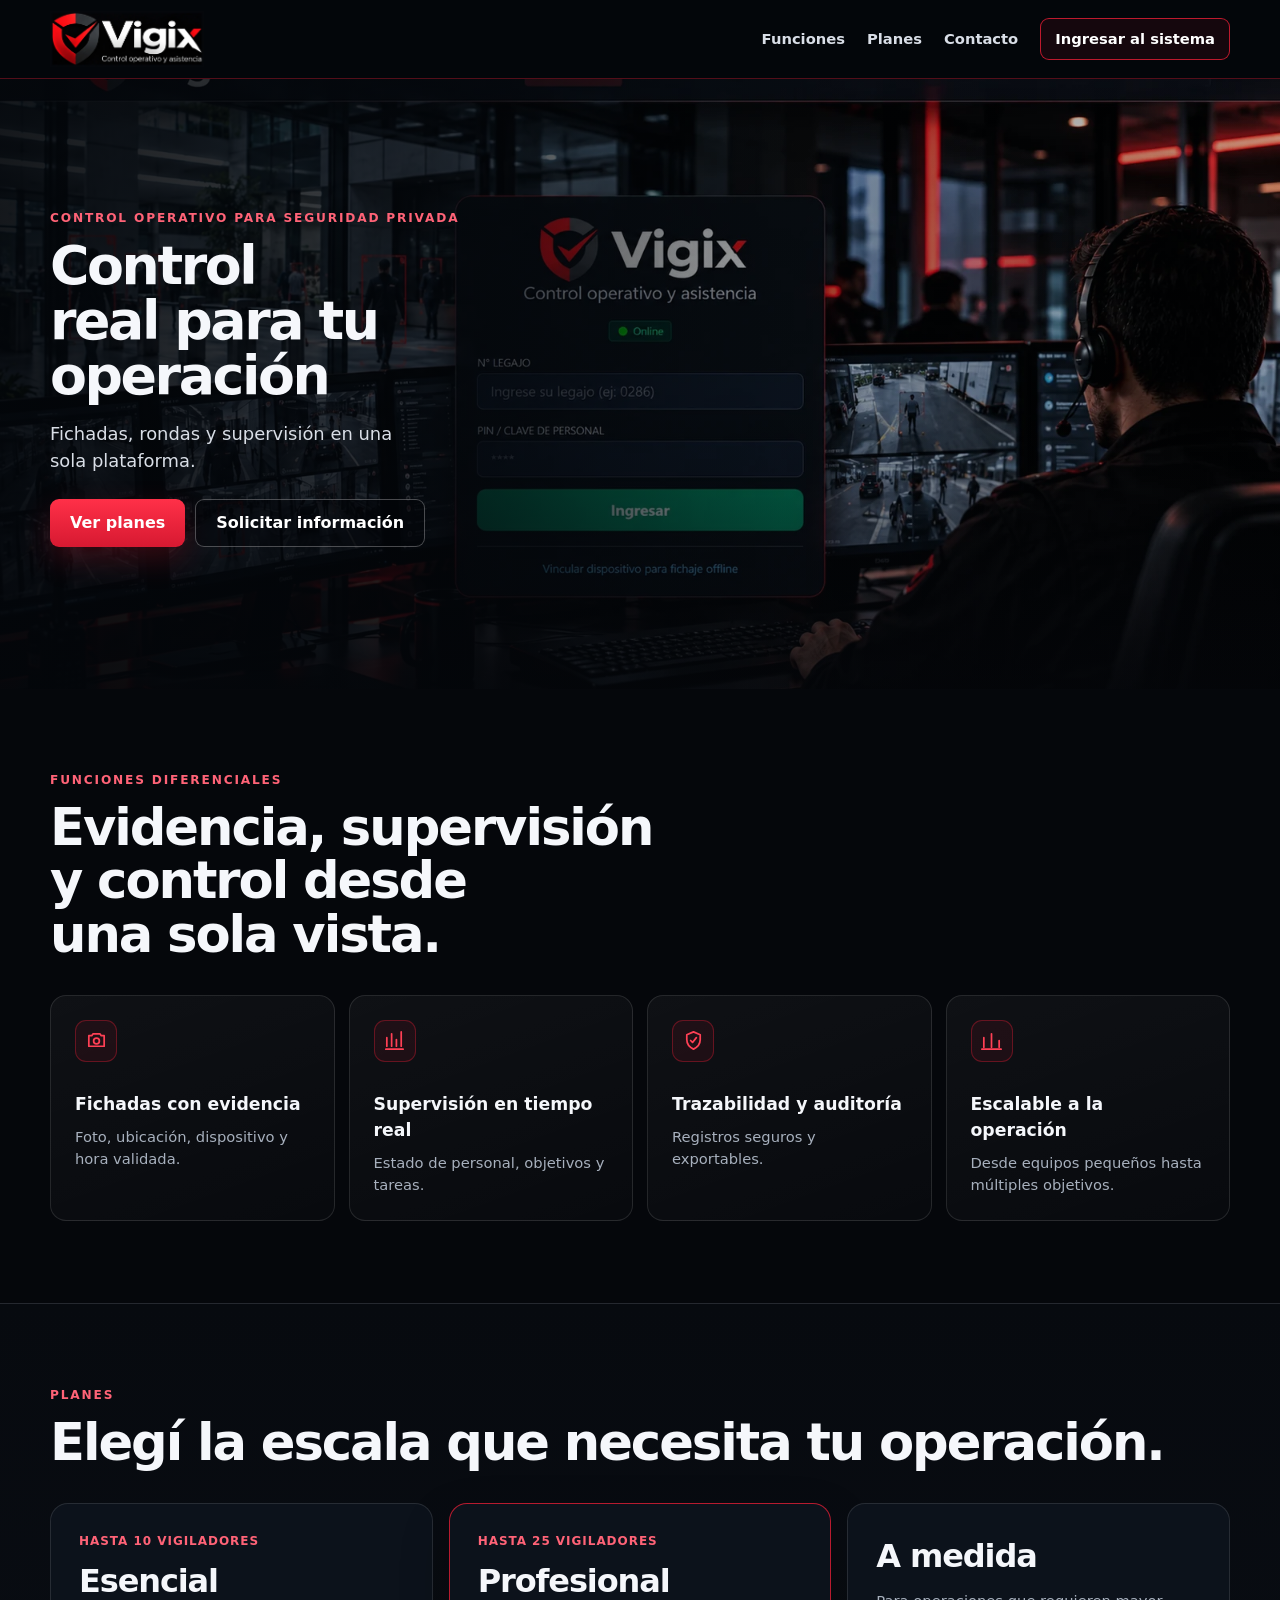
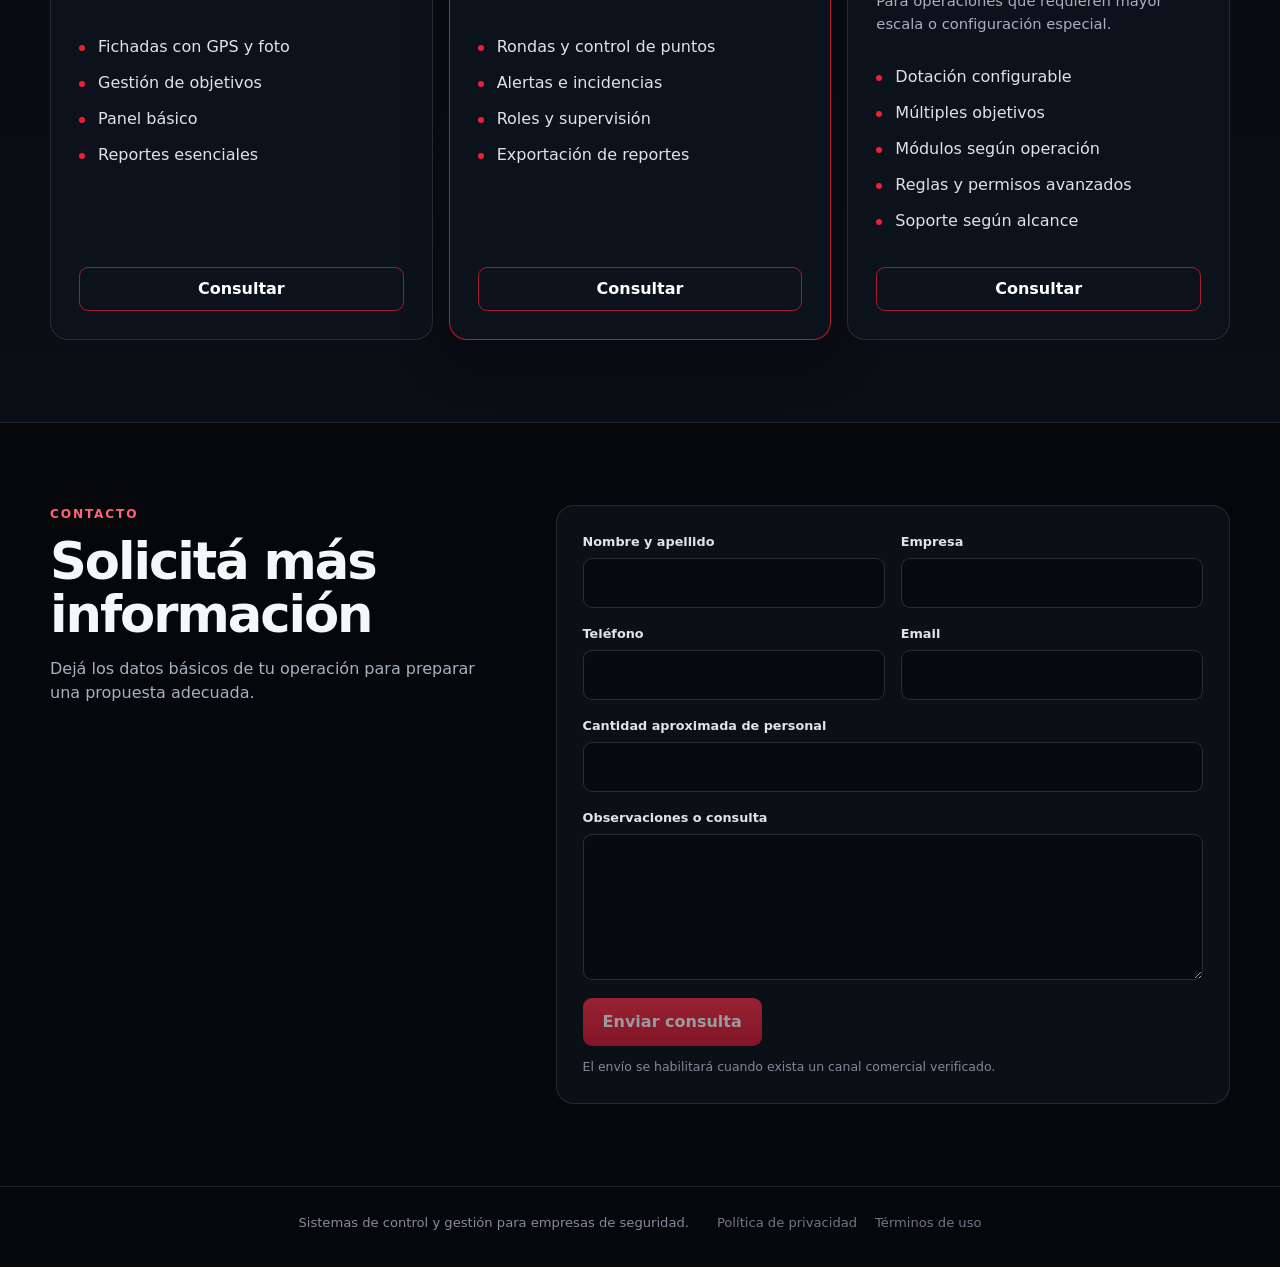
==== index.html @ b9fa7f1f "Add files via upload" ====
<!DOCTYPE html>
<html lang="es">
<head>
  <meta charset="UTF-8">
  <meta name="viewport" content="width=device-width, initial-scale=1.0">
  <meta name="description" content="vga security 24: control operativo, fichadas, rondas y supervisión para empresas de seguridad.">
  <meta http-equiv="Content-Security-Policy" content="default-src 'self'; base-uri 'self'; object-src 'none'; style-src 'self'; img-src 'self' https://images.pexels.com; form-action 'self'; frame-ancestors 'none'">
  <title>vga security 24 | Control operativo para empresas de seguridad</title>
  <link rel="stylesheet" href="landing.css">
</head>
<body>
  <header class="site-header">
    <div class="header-inner">
      <a class="brand" href="#inicio" aria-label="vga security 24 - Inicio">
        <img src="assets/vigix-logo-prod.webp" alt="vga security 24">
      </a>

      <nav class="public-nav" aria-label="Navegación principal">
        <a href="#funciones">Funciones</a>
        <a href="#planes">Planes</a>
        <a href="#contacto">Contacto</a>
        <a class="system-link" href="https://vigix.com.ar/derivador/index.html">Ingresar al sistema</a>
      </nav>
    </div>
  </header>

  <main>
    <section id="inicio" class="hero" aria-labelledby="hero-title">
      <div class="hero-content">
        <p class="eyebrow">Control operativo para seguridad privada</p>
        <h1 id="hero-title">Control real para tu operación</h1>
        <p class="hero-subtitle">Fichadas, rondas y supervisión en una sola plataforma.</p>
        <div class="hero-actions">
          <a class="btn btn-primary" href="#planes">Ver planes</a>
          <a class="btn btn-secondary" href="#contacto">Solicitar información</a>
        </div>
      </div>
    </section>

    <section id="funciones" class="section" aria-labelledby="functions-title">
      <div class="section-heading">
        <p class="eyebrow">Funciones diferenciales</p>
        <h2 id="functions-title">Evidencia, supervisión y control desde una sola vista.</h2>
      </div>

      <div class="feature-grid">
        <article class="feature-card">
          <div class="icon" aria-hidden="true">
            <svg viewBox="0 0 24 24"><path d="M4 7h3l1.5-2h7L17 7h3v11H4z"/><circle cx="12" cy="12.5" r="3"/></svg>
          </div>
          <h3>Fichadas con evidencia</h3>
          <p>Foto, ubicación, dispositivo y hora validada.</p>
        </article>

        <article class="feature-card">
          <div class="icon" aria-hidden="true">
            <svg viewBox="0 0 24 24"><path d="M4 18V9m5 9V5m5 13v-7m5 7V3"/><path d="M3 21h18"/></svg>
          </div>
          <h3>Supervisión en tiempo real</h3>
          <p>Estado de personal, objetivos y tareas.</p>
        </article>

        <article class="feature-card">
          <div class="icon" aria-hidden="true">
            <svg viewBox="0 0 24 24"><path d="M12 3l7 3v5c0 4.8-2.8 8-7 10-4.2-2-7-5.2-7-10V6z"/><path d="M9 12l2 2 4-5"/></svg>
          </div>
          <h3>Trazabilidad y auditoría</h3>
          <p>Registros seguros y exportables.</p>
        </article>

        <article class="feature-card">
          <div class="icon" aria-hidden="true">
            <svg viewBox="0 0 24 24"><path d="M4 19V9m8 10V5m8 14v-7"/><path d="M2 21h20"/></svg>
          </div>
          <h3>Escalable a la operación</h3>
          <p>Desde equipos pequeños hasta múltiples objetivos.</p>
        </article>
      </div>
    </section>

    <section id="planes" class="section section-plans" aria-labelledby="plans-title">
      <div class="section-heading">
        <p class="eyebrow">Planes</p>
        <h2 id="plans-title">Elegí la escala que necesita tu operación.</h2>
      </div>

      <div class="plans-grid">
        <article class="plan-card">
          <div>
            <p class="plan-capacity">Hasta 10 vigiladores</p>
            <h3>Esencial</h3>
          </div>
          <ul>
            <li>Fichadas con GPS y foto</li>
            <li>Gestión de objetivos</li>
            <li>Panel básico</li>
            <li>Reportes esenciales</li>
          </ul>
          <a class="plan-link" href="#contacto">Consultar</a>
        </article>

        <article class="plan-card plan-featured">
          <div>
            <p class="plan-capacity">Hasta 25 vigiladores</p>
            <h3>Profesional</h3>
          </div>
          <ul>
            <li>Rondas y control de puntos</li>
            <li>Alertas e incidencias</li>
            <li>Roles y supervisión</li>
            <li>Exportación de reportes</li>
          </ul>
          <a class="plan-link" href="#contacto">Consultar</a>
        </article>

        <article class="plan-card">
          <div>
            <h3>A medida</h3>
            <p class="plan-summary">Para operaciones que requieren mayor escala o configuración especial.</p>
          </div>
          <ul>
            <li>Dotación configurable</li>
            <li>Múltiples objetivos</li>
            <li>Módulos según operación</li>
            <li>Reglas y permisos avanzados</li>
            <li>Soporte según alcance</li>
          </ul>
          <a class="plan-link" href="#contacto">Consultar</a>
        </article>
      </div>
    </section>

    <section id="contacto" class="section contact-section" aria-labelledby="contact-title">
      <div class="contact-copy">
        <p class="eyebrow">Contacto</p>
        <h2 id="contact-title">Solicitá más información</h2>
        <p>Dejá los datos básicos de tu operación para preparar una propuesta adecuada.</p>
      </div>

      <!-- TODO: conectar este formulario únicamente cuando exista un destino comercial real y verificado. -->
      <form class="contact-form" action="#" method="post" onsubmit="return false">
        <div class="field-grid">
          <label>
            <span>Nombre y apellido</span>
            <input type="text" name="nombre" autocomplete="name">
          </label>
          <label>
            <span>Empresa</span>
            <input type="text" name="empresa" autocomplete="organization">
          </label>
          <label>
            <span>Teléfono</span>
            <input type="tel" name="telefono" autocomplete="tel">
          </label>
          <label>
            <span>Email</span>
            <input type="email" name="email" autocomplete="email">
          </label>
          <label class="full-width">
            <span>Cantidad aproximada de personal</span>
            <input type="number" name="personal" min="1" inputmode="numeric">
          </label>
          <label class="full-width">
            <span>Observaciones o consulta</span>
            <textarea name="consulta" rows="5"></textarea>
          </label>
        </div>
        <button class="btn btn-primary contact-submit" type="button" disabled aria-disabled="true">Enviar consulta</button>
        <p class="form-note">El envío se habilitará cuando exista un canal comercial verificado.</p>
      </form>
    </section>
  </main>

  <footer class="site-footer">
    <p>Sistemas de control y gestión para empresas de seguridad.</p>
    <div class="legal-placeholders" aria-label="Información legal pendiente">
      <span>Política de privacidad</span>
      <span>Términos de uso</span>
    </div>
  </footer>
</body>
</html>
---- landing.css ----
:root{
  color-scheme:dark;
  --bg:#05070b;
  --surface:#0b1017;
  --surface-2:#101722;
  --text:#f5f7fb;
  --muted:#a7b0bd;
  --line:rgba(255,255,255,.11);
  --red:#ed1f36;
  --red-bright:#ff3048;
  --max:1180px;
}

*{box-sizing:border-box}

html{
  scroll-behavior:smooth;
  scroll-padding-top:88px;
}

body{
  margin:0;
  overflow-x:hidden;
  font-family:Inter,ui-sans-serif,system-ui,-apple-system,"Segoe UI",Roboto,Arial,sans-serif;
  background:var(--bg);
  color:var(--text);
  line-height:1.5;
}

a{color:inherit;text-decoration:none}
img{display:block;max-width:100%}
button,input,textarea{font:inherit}

.site-header{
  position:sticky;
  top:0;
  z-index:100;
  background:rgba(4,7,11,.94);
  border-bottom:1px solid rgba(237,31,54,.34);
  backdrop-filter:blur(14px);
  -webkit-backdrop-filter:blur(14px);
}

.header-inner{
  width:min(var(--max),calc(100% - 40px));
  min-height:78px;
  margin:0 auto;
  display:flex;
  align-items:center;
  justify-content:space-between;
  gap:28px;
}

.brand{
  flex:0 0 auto;
  display:flex;
  align-items:center;
}

.brand img{
  width:186px;
  height:56px;
  object-fit:contain;
  object-position:left center;
}

.public-nav{
  display:flex;
  align-items:center;
  justify-content:flex-end;
  gap:22px;
  font-size:.92rem;
  font-weight:700;
}

.public-nav>a:not(.system-link){
  color:#d9dee7;
}

.public-nav>a:not(.system-link):hover{
  color:#fff;
}

.system-link{
  padding:9px 14px;
  border:1px solid rgba(237,31,54,.78);
  border-radius:9px;
  background:rgba(237,31,54,.08);
  color:#fff;
}

.system-link:hover{
  background:rgba(237,31,54,.16);
}

.hero{
  min-height:610px;
  position:relative;
  display:flex;
  align-items:center;
  isolation:isolate;
  background:
    linear-gradient(90deg,rgba(3,6,10,.92) 0%,rgba(3,6,10,.73) 36%,rgba(3,6,10,.34) 61%,rgba(3,6,10,.18) 100%),
    linear-gradient(180deg,rgba(0,0,0,.05) 55%,rgba(5,7,11,.72) 100%),
    url("assets/vigix-bg-prod.webp")
    center/cover no-repeat;
}

.hero-content{
  width:min(var(--max),calc(100% - 40px));
  margin:0 auto;
  padding:72px 0 84px;
}

.eyebrow{
  margin:0 0 12px;
  color:#ff6377;
  font-size:.76rem;
  font-weight:800;
  letter-spacing:.15em;
  text-transform:uppercase;
}

.hero h1{
  max-width:340px;
  margin:0;
  font-size:clamp(2.55rem,4.2vw,3.7rem);
  line-height:1.02;
  letter-spacing:-.045em;
  text-wrap:balance;
}

.hero-subtitle{
  max-width:360px;
  margin:18px 0 0;
  color:#d9dee6;
  font-size:clamp(1rem,1.5vw,1.12rem);
}

.hero-actions{
  display:flex;
  flex-wrap:wrap;
  gap:10px;
  margin-top:24px;
}

.btn{
  min-height:48px;
  padding:0 20px;
  display:inline-flex;
  align-items:center;
  justify-content:center;
  border:0;
  border-radius:9px;
  font-weight:800;
  cursor:pointer;
  transition:transform .18s ease,filter .18s ease,background .18s ease;
}

.btn-primary{
  background:linear-gradient(180deg,var(--red-bright),#d71931);
  color:#fff;
  box-shadow:0 12px 30px rgba(237,31,54,.22);
}

.btn-primary:not(:disabled):hover{
  transform:translateY(-1px);
  filter:brightness(1.06);
}

.btn-secondary{
  border:1px solid rgba(255,255,255,.28);
  background:rgba(3,6,10,.48);
  color:#fff;
}

.btn-secondary:hover{
  background:rgba(255,255,255,.07);
  border-color:rgba(255,255,255,.48);
}

.section{
  width:min(var(--max),calc(100% - 40px));
  margin:0 auto;
  padding:82px 0;
}

.section-heading{
  max-width:700px;
  margin-bottom:34px;
}

.section-heading h2,
.contact-copy h2{
  margin:0;
  font-size:clamp(2rem,4vw,3.35rem);
  line-height:1.04;
  letter-spacing:-.04em;
  text-wrap:balance;
}

.feature-grid{
  display:grid;
  grid-template-columns:repeat(4,minmax(0,1fr));
  gap:14px;
}

.feature-card{
  min-height:210px;
  padding:24px;
  border:1px solid var(--line);
  border-radius:16px;
  background:linear-gradient(160deg,rgba(255,255,255,.045),rgba(255,255,255,.015));
}

.icon{
  width:42px;
  height:42px;
  display:grid;
  place-items:center;
  border:1px solid rgba(237,31,54,.35);
  border-radius:11px;
  background:rgba(237,31,54,.08);
}

.icon svg{
  width:23px;
  height:23px;
  fill:none;
  stroke:#ff4055;
  stroke-width:1.8;
  stroke-linecap:round;
  stroke-linejoin:round;
}

.feature-card h3{
  margin:30px 0 8px;
  font-size:1.08rem;
}

.feature-card p{
  margin:0;
  color:var(--muted);
  font-size:.92rem;
}

.section-plans{
  width:100%;
  max-width:none;
  padding-left:max(20px,calc((100vw - var(--max))/2));
  padding-right:max(20px,calc((100vw - var(--max))/2));
  background:linear-gradient(180deg,#070a0f,#0a0e15);
  border-block:1px solid var(--line);
}

.section-plans .section-heading{
  max-width:var(--max);
}

.plans-grid{
  display:grid;
  grid-template-columns:repeat(3,minmax(0,1fr));
  gap:16px;
}

.plan-card{
  min-height:390px;
  padding:28px;
  display:flex;
  flex-direction:column;
  border:1px solid var(--line);
  border-radius:18px;
  background:#0c121b;
}

.plan-featured{
  border-color:rgba(237,31,54,.76);
  box-shadow:0 22px 50px rgba(0,0,0,.24);
}

.plan-capacity{
  margin:0 0 7px;
  color:#ff6377;
  font-size:.75rem;
  font-weight:800;
  letter-spacing:.08em;
  text-transform:uppercase;
}

.plan-card h3{
  margin:0;
  font-size:2rem;
  letter-spacing:-.035em;
}

.plan-summary{
  max-width:320px;
  margin:10px 0 0;
  color:var(--muted);
  font-size:.92rem;
}

.plan-card ul{
  margin:30px 0 34px;
  padding:0;
  list-style:none;
  display:grid;
  gap:12px;
  color:#dde3ec;
}

.plan-card li{
  position:relative;
  padding-left:19px;
}

.plan-card li::before{
  content:"";
  position:absolute;
  left:0;
  top:.62em;
  width:6px;
  height:6px;
  border-radius:50%;
  background:var(--red);
}

.plan-link{
  margin-top:auto;
  min-height:44px;
  display:flex;
  align-items:center;
  justify-content:center;
  border:1px solid rgba(237,31,54,.68);
  border-radius:9px;
  color:#fff;
  font-weight:800;
}

.plan-link:hover{
  background:rgba(237,31,54,.10);
}

.contact-section{
  display:grid;
  grid-template-columns:minmax(0,.8fr) minmax(0,1.2fr);
  gap:56px;
  align-items:start;
}

.contact-copy>p:last-child{
  max-width:460px;
  margin:16px 0 0;
  color:var(--muted);
}

.contact-form{
  padding:26px;
  border:1px solid var(--line);
  border-radius:18px;
  background:var(--surface);
}

.field-grid{
  display:grid;
  grid-template-columns:repeat(2,minmax(0,1fr));
  gap:16px;
}

.field-grid label{
  display:grid;
  gap:7px;
}

.field-grid label>span{
  color:#dfe4ec;
  font-size:.8rem;
  font-weight:700;
}

.full-width{
  grid-column:1/-1;
}

input,
textarea{
  width:100%;
  border:1px solid rgba(255,255,255,.14);
  border-radius:9px;
  background:#070b11;
  color:#fff;
  padding:12px 13px;
  outline:none;
}

input:focus,
textarea:focus{
  border-color:rgba(237,31,54,.88);
  box-shadow:0 0 0 3px rgba(237,31,54,.11);
}

textarea{
  resize:vertical;
}

.contact-submit{
  margin-top:18px;
}

.contact-submit:disabled{
  opacity:.58;
  cursor:not-allowed;
  box-shadow:none;
}

.form-note{
  margin:12px 0 0;
  color:#7f8997;
  font-size:.78rem;
}

.site-footer{
  padding:26px 20px 34px;
  display:flex;
  align-items:center;
  justify-content:center;
  flex-wrap:wrap;
  gap:10px 28px;
  border-top:1px solid var(--line);
  color:#828c9a;
  font-size:.82rem;
  text-align:center;
}

.site-footer p{
  margin:0;
}

.legal-placeholders{
  display:flex;
  flex-wrap:wrap;
  justify-content:center;
  gap:18px;
}

.legal-placeholders span{
  color:#6f7885;
}

@media(max-width:980px){
  .public-nav{gap:14px}
  .feature-grid{grid-template-columns:repeat(2,minmax(0,1fr))}
  .plans-grid{grid-template-columns:1fr}
  .plan-card{min-height:auto}
  .contact-section{grid-template-columns:1fr;gap:34px}
}

@media(max-width:760px){
  /* Mobile overflow guard */
  html,
  body{
    width:100%;
    max-width:100%;
    overflow-x:hidden;
  }

  .site-header,
  main,
  .hero,
  .section,
  .section-plans,
  .site-footer{
    max-width:100%;
  }

  .header-inner,
  .public-nav,
  .hero-content,
  .hero-actions,
  .feature-grid,
  .plans-grid,
  .contact-section,
  .contact-form,
  .field-grid,
  .feature-card,
  .plan-card{
    min-width:0;
    max-width:100%;
  }

  .public-nav a,
  .btn,
  input,
  textarea{
    min-width:0;
    max-width:100%;
  }

  html{scroll-padding-top:130px}

  .header-inner{
    width:min(var(--max),calc(100% - 28px));
    min-height:auto;
    padding:10px 0 11px;
    flex-direction:column;
    align-items:flex-start;
    gap:8px;
  }

  .brand img{
    width:156px;
    height:46px;
  }

  .public-nav{
    width:100%;
    display:grid;
    grid-template-columns:repeat(4,minmax(0,1fr));
    gap:6px;
    font-size:.76rem;
  }

  .public-nav a{
    min-height:36px;
    display:flex;
    align-items:center;
    justify-content:center;
    text-align:center;
    border-radius:7px;
  }

  .public-nav>a:not(.system-link){
    background:rgba(255,255,255,.035);
  }

  .system-link{
    padding:6px 8px;
  }

  .hero{
    min-height:550px;
    background-position:18% center;
  }

  .hero-content{
    width:calc(100% - 30px);
    padding:54px 0 64px;
  }

  .hero h1{
    max-width:310px;
    font-size:clamp(2.25rem,10.5vw,3rem);
    line-height:1.04;
  }

  .hero-subtitle{
    max-width:320px;
    margin-top:16px;
  }

  .hero-actions{
    display:grid;
    grid-template-columns:1fr 1fr;
  }

  .section{
    width:calc(100% - 30px);
    padding:60px 0;
  }

  .section-plans{
    width:100%;
    padding-left:15px;
    padding-right:15px;
  }

  .feature-grid{
    grid-template-columns:1fr;
  }

  .feature-card{
    min-height:170px;
  }

  .field-grid{
    grid-template-columns:1fr;
  }

  .full-width{
    grid-column:auto;
  }

  .contact-form{
    padding:20px;
  }
}

@media(max-width:480px){
  .public-nav{
    grid-template-columns:repeat(2,minmax(0,1fr));
  }

  .hero{
    min-height:520px;
    background-position:left center;
  }

  .hero h1{
    max-width:290px;
    font-size:clamp(2.1rem,10vw,2.65rem);
  }

  .hero-subtitle{
    max-width:290px;
  }

  .hero-actions{
    grid-template-columns:1fr;
  }

  .btn{
    width:100%;
  }

  .plan-card{
    padding:22px;
  }
}
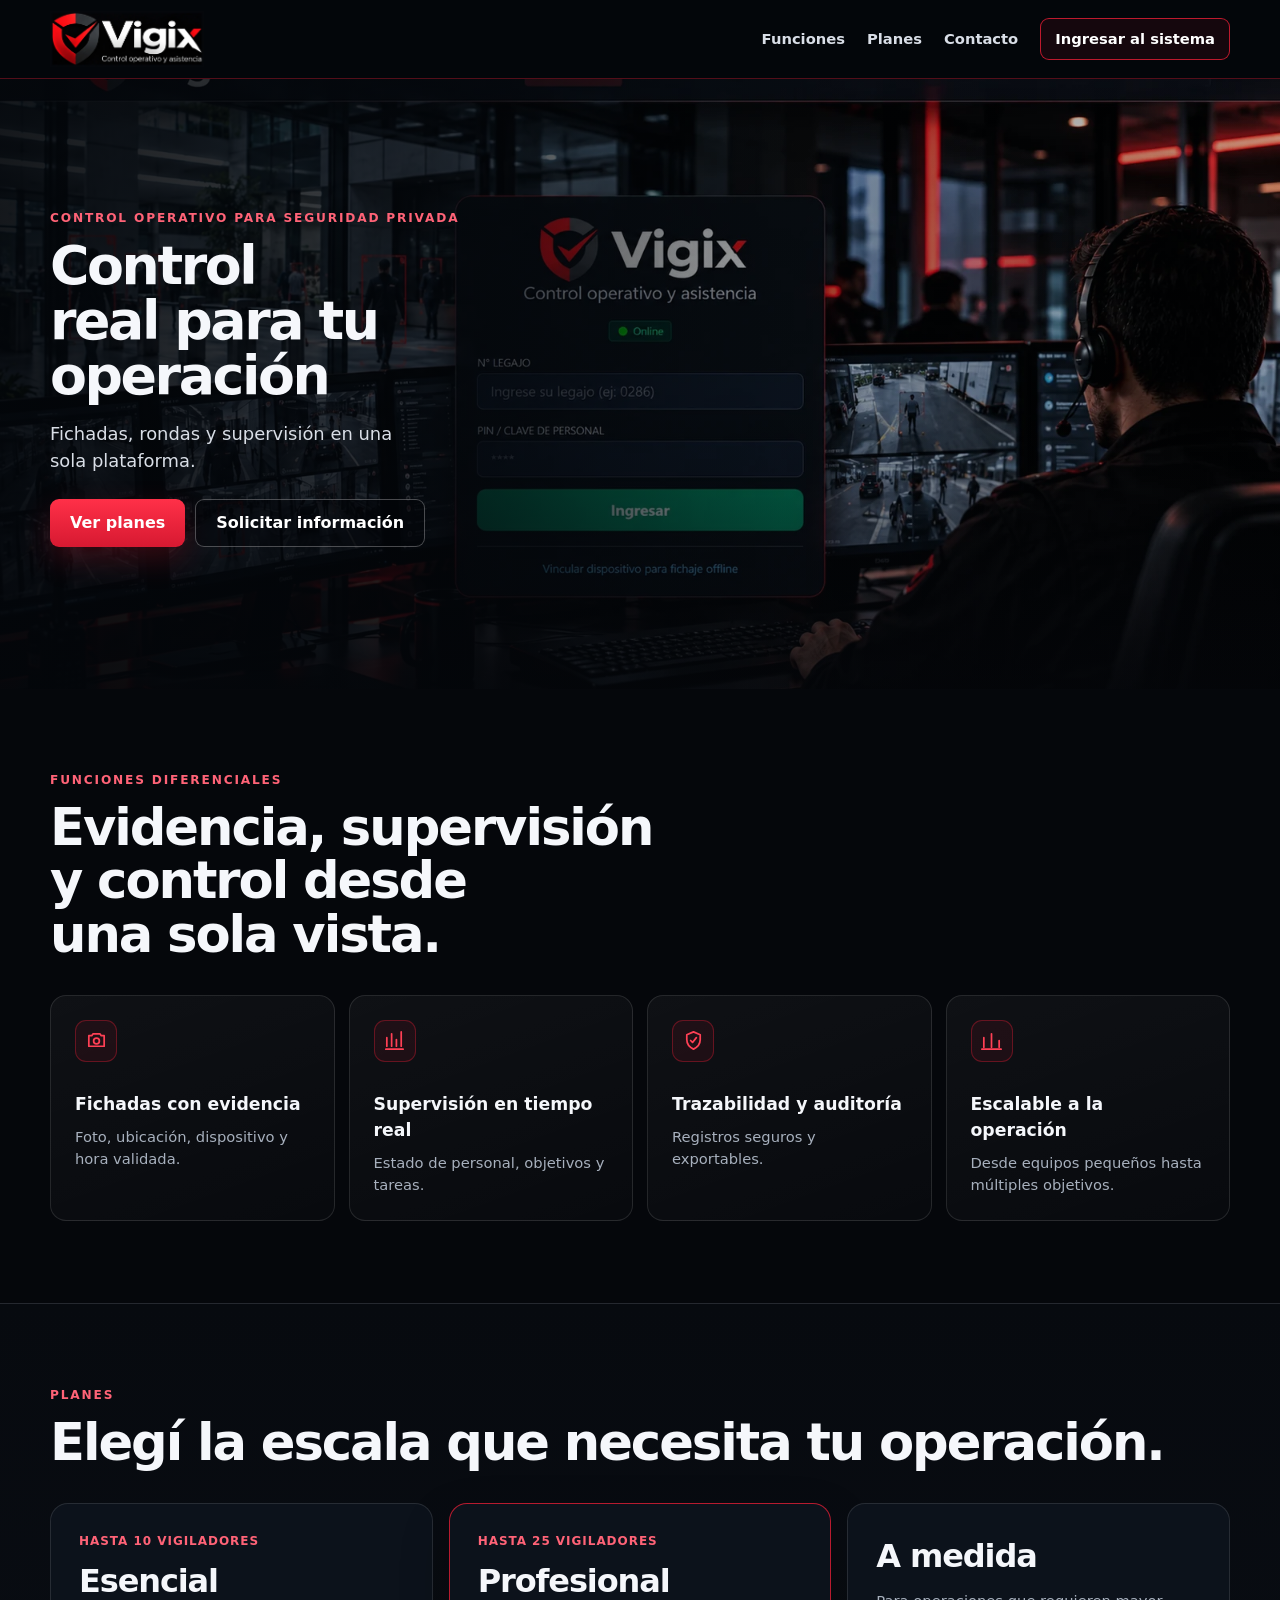
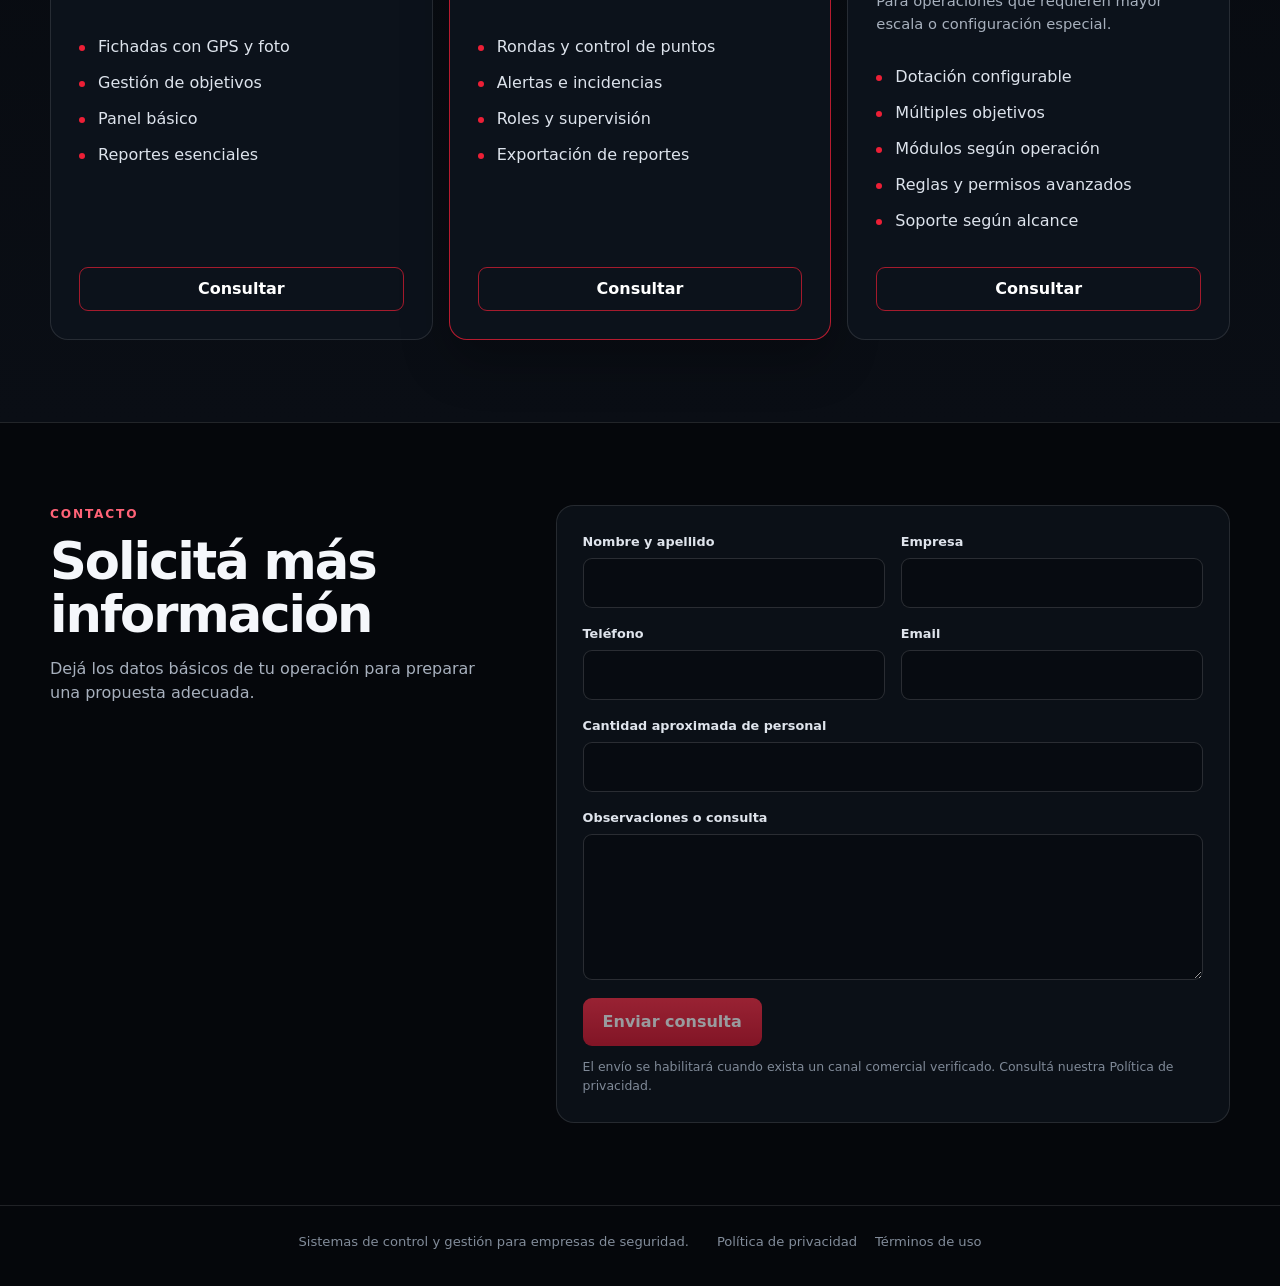
==== commit 5ccc2def: "Frontend: normalizar marca Vigix y enlaces legales" ====
--- a/index.html
+++ b/index.html
@@ -1,182 +1,182 @@
-<!DOCTYPE html>
-<html lang="es">
-<head>
-  <meta charset="UTF-8">
-  <meta name="viewport" content="width=device-width, initial-scale=1.0">
-  <meta name="description" content="vga security 24: control operativo, fichadas, rondas y supervisión para empresas de seguridad.">
-  <meta http-equiv="Content-Security-Policy" content="default-src 'self'; base-uri 'self'; object-src 'none'; style-src 'self'; img-src 'self' https://images.pexels.com; form-action 'self'; frame-ancestors 'none'">
-  <title>vga security 24 | Control operativo para empresas de seguridad</title>
-  <link rel="stylesheet" href="landing.css">
-</head>
-<body>
-  <header class="site-header">
-    <div class="header-inner">
-      <a class="brand" href="#inicio" aria-label="vga security 24 - Inicio">
-        <img src="assets/vigix-logo-prod.webp" alt="vga security 24">
-      </a>
-
-      <nav class="public-nav" aria-label="Navegación principal">
-        <a href="#funciones">Funciones</a>
-        <a href="#planes">Planes</a>
-        <a href="#contacto">Contacto</a>
-        <a class="system-link" href="https://vigix.com.ar/derivador/index.html">Ingresar al sistema</a>
-      </nav>
-    </div>
-  </header>
-
-  <main>
-    <section id="inicio" class="hero" aria-labelledby="hero-title">
-      <div class="hero-content">
-        <p class="eyebrow">Control operativo para seguridad privada</p>
-        <h1 id="hero-title">Control real para tu operación</h1>
-        <p class="hero-subtitle">Fichadas, rondas y supervisión en una sola plataforma.</p>
-        <div class="hero-actions">
-          <a class="btn btn-primary" href="#planes">Ver planes</a>
-          <a class="btn btn-secondary" href="#contacto">Solicitar información</a>
-        </div>
-      </div>
-    </section>
-
-    <section id="funciones" class="section" aria-labelledby="functions-title">
-      <div class="section-heading">
-        <p class="eyebrow">Funciones diferenciales</p>
-        <h2 id="functions-title">Evidencia, supervisión y control desde una sola vista.</h2>
-      </div>
-
-      <div class="feature-grid">
-        <article class="feature-card">
-          <div class="icon" aria-hidden="true">
-            <svg viewBox="0 0 24 24"><path d="M4 7h3l1.5-2h7L17 7h3v11H4z"/><circle cx="12" cy="12.5" r="3"/></svg>
-          </div>
-          <h3>Fichadas con evidencia</h3>
-          <p>Foto, ubicación, dispositivo y hora validada.</p>
-        </article>
-
-        <article class="feature-card">
-          <div class="icon" aria-hidden="true">
-            <svg viewBox="0 0 24 24"><path d="M4 18V9m5 9V5m5 13v-7m5 7V3"/><path d="M3 21h18"/></svg>
-          </div>
-          <h3>Supervisión en tiempo real</h3>
-          <p>Estado de personal, objetivos y tareas.</p>
-        </article>
-
-        <article class="feature-card">
-          <div class="icon" aria-hidden="true">
-            <svg viewBox="0 0 24 24"><path d="M12 3l7 3v5c0 4.8-2.8 8-7 10-4.2-2-7-5.2-7-10V6z"/><path d="M9 12l2 2 4-5"/></svg>
-          </div>
-          <h3>Trazabilidad y auditoría</h3>
-          <p>Registros seguros y exportables.</p>
-        </article>
-
-        <article class="feature-card">
-          <div class="icon" aria-hidden="true">
-            <svg viewBox="0 0 24 24"><path d="M4 19V9m8 10V5m8 14v-7"/><path d="M2 21h20"/></svg>
-          </div>
-          <h3>Escalable a la operación</h3>
-          <p>Desde equipos pequeños hasta múltiples objetivos.</p>
-        </article>
-      </div>
-    </section>
-
-    <section id="planes" class="section section-plans" aria-labelledby="plans-title">
-      <div class="section-heading">
-        <p class="eyebrow">Planes</p>
-        <h2 id="plans-title">Elegí la escala que necesita tu operación.</h2>
-      </div>
-
-      <div class="plans-grid">
-        <article class="plan-card">
-          <div>
-            <p class="plan-capacity">Hasta 10 vigiladores</p>
-            <h3>Esencial</h3>
-          </div>
-          <ul>
-            <li>Fichadas con GPS y foto</li>
-            <li>Gestión de objetivos</li>
-            <li>Panel básico</li>
-            <li>Reportes esenciales</li>
-          </ul>
-          <a class="plan-link" href="#contacto">Consultar</a>
-        </article>
-
-        <article class="plan-card plan-featured">
-          <div>
-            <p class="plan-capacity">Hasta 25 vigiladores</p>
-            <h3>Profesional</h3>
-          </div>
-          <ul>
-            <li>Rondas y control de puntos</li>
-            <li>Alertas e incidencias</li>
-            <li>Roles y supervisión</li>
-            <li>Exportación de reportes</li>
-          </ul>
-          <a class="plan-link" href="#contacto">Consultar</a>
-        </article>
-
-        <article class="plan-card">
-          <div>
-            <h3>A medida</h3>
-            <p class="plan-summary">Para operaciones que requieren mayor escala o configuración especial.</p>
-          </div>
-          <ul>
-            <li>Dotación configurable</li>
-            <li>Múltiples objetivos</li>
-            <li>Módulos según operación</li>
-            <li>Reglas y permisos avanzados</li>
-            <li>Soporte según alcance</li>
-          </ul>
-          <a class="plan-link" href="#contacto">Consultar</a>
-        </article>
-      </div>
-    </section>
-
-    <section id="contacto" class="section contact-section" aria-labelledby="contact-title">
-      <div class="contact-copy">
-        <p class="eyebrow">Contacto</p>
-        <h2 id="contact-title">Solicitá más información</h2>
-        <p>Dejá los datos básicos de tu operación para preparar una propuesta adecuada.</p>
-      </div>
-
-      <!-- TODO: conectar este formulario únicamente cuando exista un destino comercial real y verificado. -->
-      <form class="contact-form" action="#" method="post" onsubmit="return false">
-        <div class="field-grid">
-          <label>
-            <span>Nombre y apellido</span>
-            <input type="text" name="nombre" autocomplete="name">
-          </label>
-          <label>
-            <span>Empresa</span>
-            <input type="text" name="empresa" autocomplete="organization">
-          </label>
-          <label>
-            <span>Teléfono</span>
-            <input type="tel" name="telefono" autocomplete="tel">
-          </label>
-          <label>
-            <span>Email</span>
-            <input type="email" name="email" autocomplete="email">
-          </label>
-          <label class="full-width">
-            <span>Cantidad aproximada de personal</span>
-            <input type="number" name="personal" min="1" inputmode="numeric">
-          </label>
-          <label class="full-width">
-            <span>Observaciones o consulta</span>
-            <textarea name="consulta" rows="5"></textarea>
-          </label>
-        </div>
-        <button class="btn btn-primary contact-submit" type="button" disabled aria-disabled="true">Enviar consulta</button>
-        <p class="form-note">El envío se habilitará cuando exista un canal comercial verificado.</p>
-      </form>
-    </section>
-  </main>
-
-  <footer class="site-footer">
-    <p>Sistemas de control y gestión para empresas de seguridad.</p>
-    <div class="legal-placeholders" aria-label="Información legal pendiente">
-      <span>Política de privacidad</span>
-      <span>Términos de uso</span>
-    </div>
-  </footer>
-</body>
-</html>
+<!DOCTYPE html>
+<html lang="es">
+<head>
+  <meta charset="UTF-8">
+  <meta name="viewport" content="width=device-width, initial-scale=1.0">
+  <meta name="description" content="Vigix: control operativo, fichadas, rondas y supervisión para empresas de seguridad.">
+  <meta http-equiv="Content-Security-Policy" content="default-src 'self'; base-uri 'self'; object-src 'none'; style-src 'self'; img-src 'self' https://images.pexels.com; form-action 'self'; frame-ancestors 'none'">
+  <title>Vigix | Control operativo para empresas de seguridad</title>
+  <link rel="stylesheet" href="landing.css">
+</head>
+<body>
+  <header class="site-header">
+    <div class="header-inner">
+      <a class="brand" href="#inicio" aria-label="Vigix - Inicio">
+        <img src="assets/vigix-logo-prod.webp" alt="Vigix">
+      </a>
+
+      <nav class="public-nav" aria-label="Navegación principal">
+        <a href="#funciones">Funciones</a>
+        <a href="#planes">Planes</a>
+        <a href="#contacto">Contacto</a>
+        <a class="system-link" href="https://vigix.com.ar/derivador/index.html">Ingresar al sistema</a>
+      </nav>
+    </div>
+  </header>
+
+  <main>
+    <section id="inicio" class="hero" aria-labelledby="hero-title">
+      <div class="hero-content">
+        <p class="eyebrow">Control operativo para seguridad privada</p>
+        <h1 id="hero-title">Control real para tu operación</h1>
+        <p class="hero-subtitle">Fichadas, rondas y supervisión en una sola plataforma.</p>
+        <div class="hero-actions">
+          <a class="btn btn-primary" href="#planes">Ver planes</a>
+          <a class="btn btn-secondary" href="#contacto">Solicitar información</a>
+        </div>
+      </div>
+    </section>
+
+    <section id="funciones" class="section" aria-labelledby="functions-title">
+      <div class="section-heading">
+        <p class="eyebrow">Funciones diferenciales</p>
+        <h2 id="functions-title">Evidencia, supervisión y control desde una sola vista.</h2>
+      </div>
+
+      <div class="feature-grid">
+        <article class="feature-card">
+          <div class="icon" aria-hidden="true">
+            <svg viewBox="0 0 24 24"><path d="M4 7h3l1.5-2h7L17 7h3v11H4z"/><circle cx="12" cy="12.5" r="3"/></svg>
+          </div>
+          <h3>Fichadas con evidencia</h3>
+          <p>Foto, ubicación, dispositivo y hora validada.</p>
+        </article>
+
+        <article class="feature-card">
+          <div class="icon" aria-hidden="true">
+            <svg viewBox="0 0 24 24"><path d="M4 18V9m5 9V5m5 13v-7m5 7V3"/><path d="M3 21h18"/></svg>
+          </div>
+          <h3>Supervisión en tiempo real</h3>
+          <p>Estado de personal, objetivos y tareas.</p>
+        </article>
+
+        <article class="feature-card">
+          <div class="icon" aria-hidden="true">
+            <svg viewBox="0 0 24 24"><path d="M12 3l7 3v5c0 4.8-2.8 8-7 10-4.2-2-7-5.2-7-10V6z"/><path d="M9 12l2 2 4-5"/></svg>
+          </div>
+          <h3>Trazabilidad y auditoría</h3>
+          <p>Registros seguros y exportables.</p>
+        </article>
+
+        <article class="feature-card">
+          <div class="icon" aria-hidden="true">
+            <svg viewBox="0 0 24 24"><path d="M4 19V9m8 10V5m8 14v-7"/><path d="M2 21h20"/></svg>
+          </div>
+          <h3>Escalable a la operación</h3>
+          <p>Desde equipos pequeños hasta múltiples objetivos.</p>
+        </article>
+      </div>
+    </section>
+
+    <section id="planes" class="section section-plans" aria-labelledby="plans-title">
+      <div class="section-heading">
+        <p class="eyebrow">Planes</p>
+        <h2 id="plans-title">Elegí la escala que necesita tu operación.</h2>
+      </div>
+
+      <div class="plans-grid">
+        <article class="plan-card">
+          <div>
+            <p class="plan-capacity">Hasta 10 vigiladores</p>
+            <h3>Esencial</h3>
+          </div>
+          <ul>
+            <li>Fichadas con GPS y foto</li>
+            <li>Gestión de objetivos</li>
+            <li>Panel básico</li>
+            <li>Reportes esenciales</li>
+          </ul>
+          <a class="plan-link" href="#contacto">Consultar</a>
+        </article>
+
+        <article class="plan-card plan-featured">
+          <div>
+            <p class="plan-capacity">Hasta 25 vigiladores</p>
+            <h3>Profesional</h3>
+          </div>
+          <ul>
+            <li>Rondas y control de puntos</li>
+            <li>Alertas e incidencias</li>
+            <li>Roles y supervisión</li>
+            <li>Exportación de reportes</li>
+          </ul>
+          <a class="plan-link" href="#contacto">Consultar</a>
+        </article>
+
+        <article class="plan-card">
+          <div>
+            <h3>A medida</h3>
+            <p class="plan-summary">Para operaciones que requieren mayor escala o configuración especial.</p>
+          </div>
+          <ul>
+            <li>Dotación configurable</li>
+            <li>Múltiples objetivos</li>
+            <li>Módulos según operación</li>
+            <li>Reglas y permisos avanzados</li>
+            <li>Soporte según alcance</li>
+          </ul>
+          <a class="plan-link" href="#contacto">Consultar</a>
+        </article>
+      </div>
+    </section>
+
+    <section id="contacto" class="section contact-section" aria-labelledby="contact-title">
+      <div class="contact-copy">
+        <p class="eyebrow">Contacto</p>
+        <h2 id="contact-title">Solicitá más información</h2>
+        <p>Dejá los datos básicos de tu operación para preparar una propuesta adecuada.</p>
+      </div>
+
+      <!-- El envío permanece deshabilitado hasta definir y verificar el canal comercial oficial. -->
+      <form class="contact-form" action="#" method="post" onsubmit="return false">
+        <div class="field-grid">
+          <label>
+            <span>Nombre y apellido</span>
+            <input type="text" name="nombre" autocomplete="name" required>
+          </label>
+          <label>
+            <span>Empresa</span>
+            <input type="text" name="empresa" autocomplete="organization" required>
+          </label>
+          <label>
+            <span>Teléfono</span>
+            <input type="tel" name="telefono" autocomplete="tel">
+          </label>
+          <label>
+            <span>Email</span>
+            <input type="email" name="email" autocomplete="email" required>
+          </label>
+          <label class="full-width">
+            <span>Cantidad aproximada de personal</span>
+            <input type="number" name="personal" min="1" inputmode="numeric">
+          </label>
+          <label class="full-width">
+            <span>Observaciones o consulta</span>
+            <textarea name="consulta" rows="5"></textarea>
+          </label>
+        </div>
+        <button class="btn btn-primary contact-submit" type="button" disabled aria-disabled="true">Enviar consulta</button>
+        <p class="form-note">El envío se habilitará cuando exista un canal comercial verificado. Consultá nuestra <a href="privacidad.html">Política de privacidad</a>.</p>
+      </form>
+    </section>
+  </main>
+
+  <footer class="site-footer">
+    <p>Sistemas de control y gestión para empresas de seguridad.</p>
+    <div class="legal-placeholders" aria-label="Información legal">
+      <a href="privacidad.html">Política de privacidad</a>
+      <a href="terminos.html">Términos de uso</a>
+    </div>
+  </footer>
+</body>
+</html>
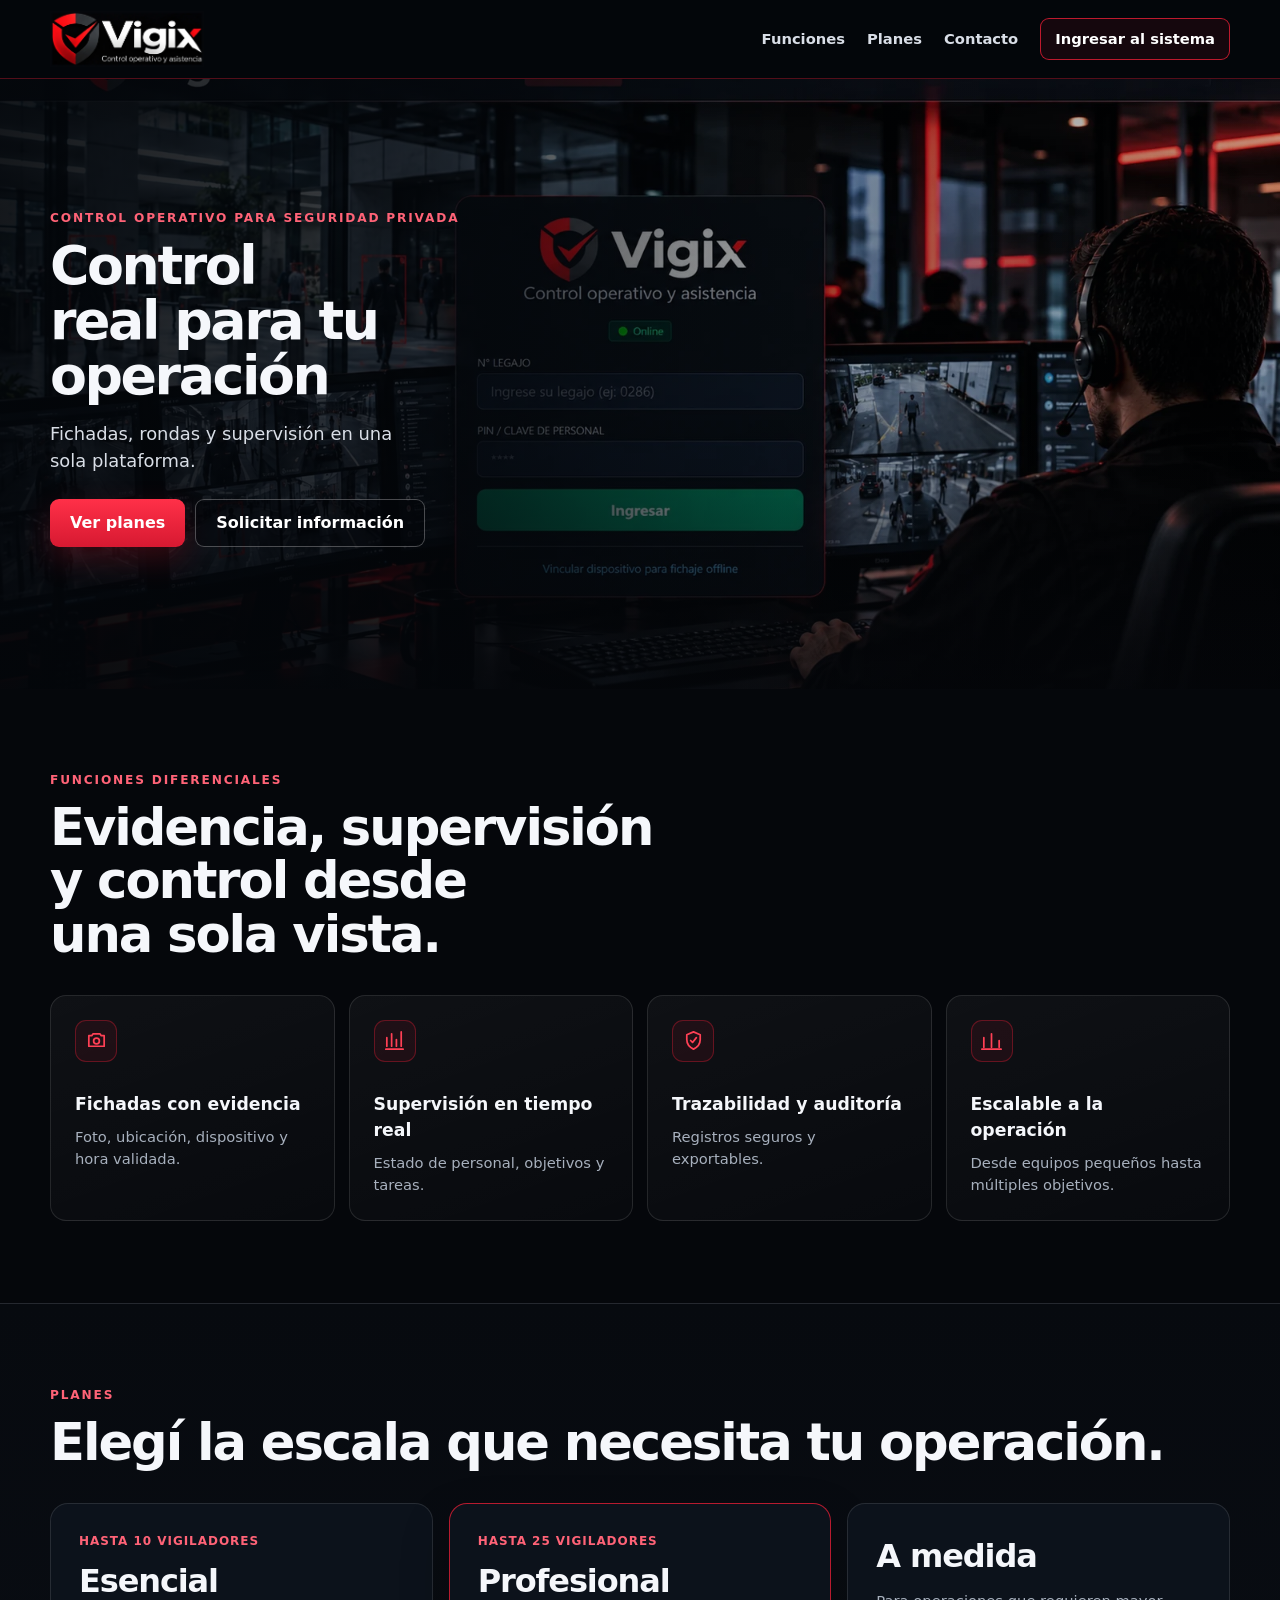
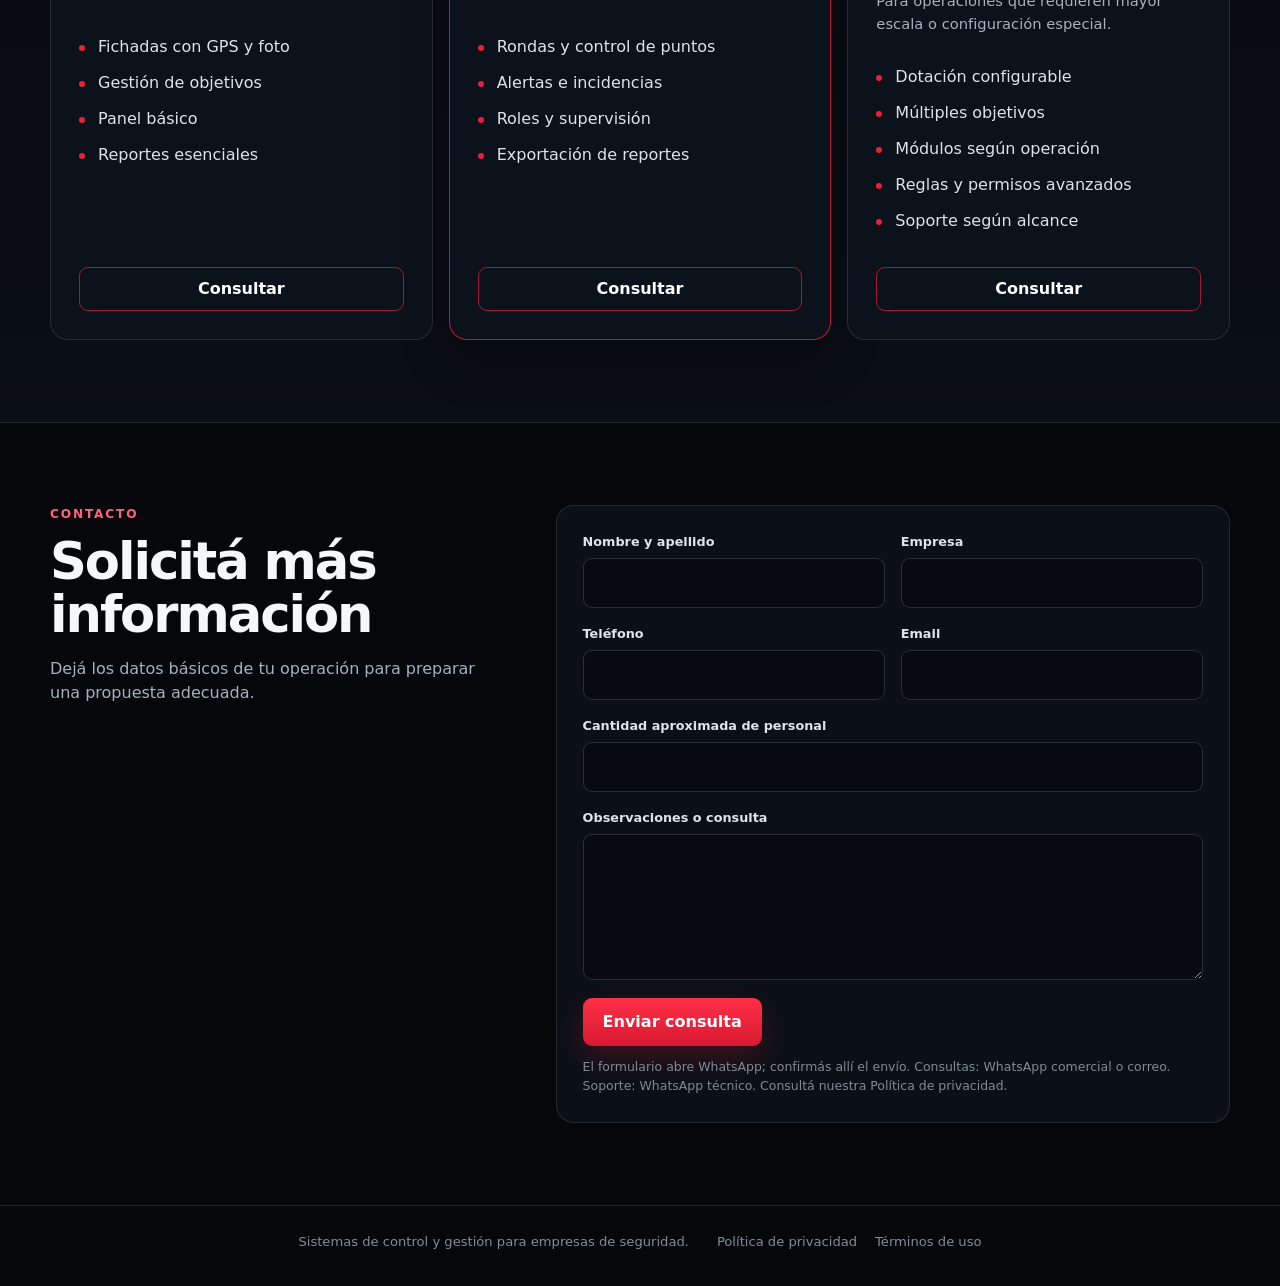
==== commit c205b51a: "Vigix V1: enable commercial WhatsApp contact form without backend" ====
--- a/index.html
+++ b/index.html
@@ -3,8 +3,23 @@
 <head>
   <meta charset="UTF-8">
   <meta name="viewport" content="width=device-width, initial-scale=1.0">
+  <link rel="icon" type="image/png" sizes="48x48" href="/favicon-48x48.png">
+  <meta name="google-site-verification" content="Vl8Ej5B1y5JLxgMQrBharykDtYZNBj6i1WQ4OnN8KnM" />
   <meta name="description" content="Vigix: control operativo, fichadas, rondas y supervisión para empresas de seguridad.">
-  <meta http-equiv="Content-Security-Policy" content="default-src 'self'; base-uri 'self'; object-src 'none'; style-src 'self'; img-src 'self' https://images.pexels.com; form-action 'self'; frame-ancestors 'none'">
+  <meta http-equiv="Content-Security-Policy" content="default-src 'self'; base-uri 'self'; object-src 'none'; script-src 'sha256-P+CGYl0GUxSD6ZIvPYnNi62AcBsF96UQ6gCn4JYcQKM=' 'sha256-ozTkfRlVlrBmF/CUFVtfAsmUMiMgXJsTEwLv4/WprPo='; style-src 'self'; img-src 'self' https://images.pexels.com; form-action 'self'; frame-ancestors 'none'">
+  <link rel="canonical" href="https://vigix.com.ar/">
+  <meta property="og:type" content="website">
+  <meta property="og:site_name" content="Vigix">
+  <meta property="og:locale" content="es_AR">
+  <meta property="og:title" content="Vigix | Control operativo para empresas de seguridad">
+  <meta property="og:description" content="Vigix: control operativo, fichadas, rondas y supervisión para empresas de seguridad.">
+  <meta property="og:url" content="https://vigix.com.ar/">
+  <meta property="og:image" content="https://vigix.com.ar/assets/vigix-logo-prod.webp">
+  <meta name="twitter:card" content="summary">
+  <meta name="twitter:title" content="Vigix | Control operativo para empresas de seguridad">
+  <meta name="twitter:description" content="Vigix: control operativo, fichadas, rondas y supervisión para empresas de seguridad.">
+  <meta name="twitter:image" content="https://vigix.com.ar/assets/vigix-logo-prod.webp">
+  <script type="application/ld+json">{"@context":"https://schema.org","@type":"SoftwareApplication","name":"Vigix","url":"https://vigix.com.ar/","description":"Plataforma de control operativo para empresas de seguridad.","applicationCategory":"BusinessApplication","operatingSystem":"Web","publisher":{"@type":"Organization","name":"Vigix","url":"https://vigix.com.ar/","email":"vigix.soluciones@gmail.com"}}</script>
   <title>Vigix | Control operativo para empresas de seguridad</title>
   <link rel="stylesheet" href="landing.css">
 </head>
@@ -137,8 +152,7 @@
         <p>Dejá los datos básicos de tu operación para preparar una propuesta adecuada.</p>
       </div>
 
-      <!-- El envío permanece deshabilitado hasta definir y verificar el canal comercial oficial. -->
-      <form class="contact-form" action="#" method="post" onsubmit="return false">
+      <form class="contact-form" action="#" method="post">
         <div class="field-grid">
           <label>
             <span>Nombre y apellido</span>
@@ -165,8 +179,8 @@
             <textarea name="consulta" rows="5"></textarea>
           </label>
         </div>
-        <button class="btn btn-primary contact-submit" type="button" disabled aria-disabled="true">Enviar consulta</button>
-        <p class="form-note">El envío se habilitará cuando exista un canal comercial verificado. Consultá nuestra <a href="privacidad.html">Política de privacidad</a>.</p>
+        <button class="btn btn-primary contact-submit" type="submit">Enviar consulta</button>
+        <p class="form-note">El formulario abre WhatsApp; confirmás allí el envío. Consultas: <a href="https://wa.me/5491167083232">WhatsApp comercial</a> o <a href="mailto:vigix.soluciones@gmail.com">correo</a>. Soporte: <a href="https://wa.me/5491126127065">WhatsApp técnico</a>. Consultá nuestra <a href="privacidad.html">Política de privacidad</a>.</p>
       </form>
     </section>
   </main>
@@ -178,5 +192,6 @@
       <a href="terminos.html">Términos de uso</a>
     </div>
   </footer>
+  <script>(()=>{const f=document.querySelector('.contact-form');if(!f)return;f.addEventListener('submit',e=>{e.preventDefault();if(!f.reportValidity())return;const d=new FormData(f);const items=[['Nombre',d.get('nombre')],['Empresa',d.get('empresa')],['Teléfono',d.get('telefono')],['Email',d.get('email')],['Personal',d.get('personal')],['Consulta',d.get('consulta')]];const body='Consulta comercial Vigix\n'+items.filter(x=>String(x[1]||'').trim()).map(x=>x[0]+': '+String(x[1]).trim()).join('\n');window.open('https://wa.me/5491167083232?text='+encodeURIComponent(body),'_blank','noopener,noreferrer');});})();</script>
 </body>
 </html>
